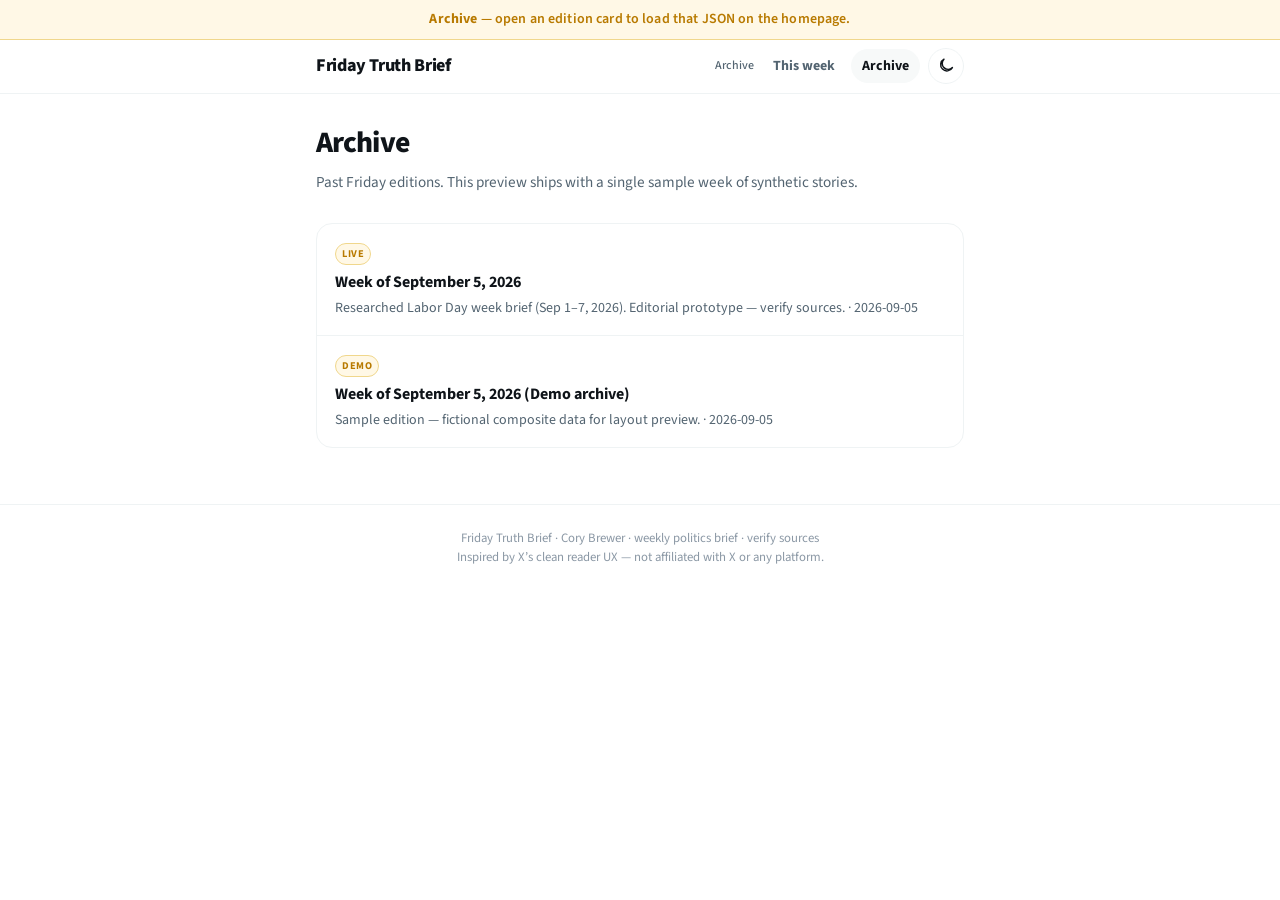
==== archive.html @ 86314146 "Initial Friday Truth Brief site for GitHub Pages" ====
<!DOCTYPE html>
<html lang="en">
<head>
  <meta charset="utf-8" />
  <meta name="viewport" content="width=device-width, initial-scale=1" />
  <meta name="theme-color" content="#000000" media="(prefers-color-scheme: dark)" />
  <meta name="theme-color" content="#1d9bf0" media="(prefers-color-scheme: light)" />
  <meta name="theme-color" content="#000000" />
  <meta name="mobile-web-app-capable" content="yes" />
  <meta name="apple-mobile-web-app-capable" content="yes" />
  <meta name="apple-mobile-web-app-status-bar-style" content="black-translucent" />
  <meta name="apple-mobile-web-app-title" content="Truth Brief" />
  <link rel="manifest" href="manifest.webmanifest?v=6" />
  <link rel="apple-touch-icon" href="icons/apple-touch-icon.png" />
  <link rel="icon" type="image/png" sizes="192x192" href="icons/icon-192.png" />
  <title>Archive · Friday Truth Brief</title>
  <meta name="description" content="Past Friday Truth Brief editions. Sample archive for layout preview." />
  <script>
    (function () {
      try {
        var stored = localStorage.getItem("ftb-theme");
        var theme = stored || (window.matchMedia("(prefers-color-scheme: dark)").matches ? "dark" : "light");
        document.documentElement.setAttribute("data-theme", theme);
      } catch (e) {
        document.documentElement.setAttribute("data-theme", "light");
      }
    })();
  </script>
  <link rel="preconnect" href="https://fonts.googleapis.com" />
  <link rel="preconnect" href="https://fonts.gstatic.com" crossorigin />
  <link href="https://fonts.googleapis.com/css2?family=IBM+Plex+Mono:wght@400;600&family=Source+Sans+3:wght@400;600;700;800&display=swap" rel="stylesheet" />
  <link rel="stylesheet" href="css/styles.css?v=6" />
</head>
<body>
  <a class="skip-link" href="#main">Skip to content</a>
  <div class="demo-banner" role="status">
    <strong>Sample edition</strong> — example data for layout preview. Not a live fact-check.
  </div>
  <header class="site-header">
    <div class="header-inner">
      <a class="brand" href="index.html">
        <span class="brand-mark">Friday Truth Brief</span>
      </a>
      <div class="header-meta">
        <span class="week-chip" id="week-label">Archive</span>
        <nav class="nav" aria-label="Primary">
          <a href="index.html">This week</a>
          <a href="archive.html" aria-current="page">Archive</a>
        </nav>
        <button type="button" class="install-btn" hidden>Install / Add to Home Screen</button>
        <button type="button" class="theme-toggle" id="theme-toggle" aria-label="Toggle light and dark mode" title="Toggle theme">
          <svg class="icon-moon" viewBox="0 0 24 24" fill="none" stroke="currentColor" stroke-width="2" stroke-linecap="round" stroke-linejoin="round" aria-hidden="true">
            <path d="M21 14.5A8.5 8.5 0 1 1 9.5 3 7 7 0 0 0 21 14.5z"/>
          </svg>
          <svg class="icon-sun" viewBox="0 0 24 24" fill="none" stroke="currentColor" stroke-width="2" stroke-linecap="round" stroke-linejoin="round" aria-hidden="true">
            <circle cx="12" cy="12" r="4"/>
            <path d="M12 2v2M12 20v2M4.93 4.93l1.41 1.41M17.66 17.66l1.41 1.41M2 12h2M20 12h2M4.93 19.07l1.41-1.41M17.66 6.34l1.41-1.41"/>
          </svg>
        </button>
      </div>
    </div>
  </header>
  <div id="install-ios-tip" class="install-hint" hidden role="status">
    <strong>iPhone / iPad:</strong> tap the Share button
    <span aria-hidden="true">□↑</span>
    then <strong>Add to Home Screen</strong>.
  </div>
  <main id="main">
    <section class="hero">
      <h1>Archive</h1>
      <p class="lede">
        Past Friday editions. This preview ships with a single sample week of synthetic stories.
      </p>
    </section>
    <ul class="archive-list" id="archive-list">
      <li class="loading">Loading archive…</li>
    </ul>
  </main>
  <footer class="site-footer">
    <div class="inner">
      Friday Truth Brief · Cory Brewer · weekly politics brief · verify sources<br />
      Inspired by X’s clean reader UX — not affiliated with X or any platform.
    </div>
  </footer>
  <script src="js/app.js?v=6"></script>
</body>
</html>
---- css/styles.css ----
/* Friday Truth Brief — X-inspired clean reader UX (not affiliated with X) */

:root,
[data-theme="light"] {
  --bg: #ffffff;
  --bg-secondary: #f7f9f9;
  --bg-elevated: #ffffff;
  --bg-hover: #f7f9f9;
  --ink: #0f1419;
  --ink-muted: #536471;
  --ink-faint: #8b98a5;
  --line: #eff3f4;
  --line-strong: #cfd9de;
  --accent: #1d9bf0;
  --accent-hover: #1a8cd8;
  --accent-soft: rgba(29, 155, 240, 0.12);
  --accent-text: #1d9bf0;
  --demo: #b87a00;
  --demo-bg: #fff8e6;
  --demo-border: #f0d78c;
  --sev-misleading: #9a6700;
  --sev-misleading-bg: #fff8e6;
  --sev-false: #b42318;
  --sev-false-bg: #fef3f2;
  --sev-omission: #026aa2;
  --sev-omission-bg: #f0f9ff;
  --rank-bg: #0f1419;
  --rank-fg: #ffffff;
  --chip-bg: #eff3f4;
  --chip-fg: #536471;
  --shadow: none;
  --radius: 16px;
  --radius-sm: 12px;
  --font-sans: "Source Sans 3", "Segoe UI", system-ui, -apple-system, sans-serif;
  --font-mono: "IBM Plex Mono", ui-monospace, monospace;
  --max: 680px;
  --header-h: 53px;
}

[data-theme="dark"] {
  --bg: #000000;
  --bg-secondary: #16181c;
  --bg-elevated: #16181c;
  --bg-hover: #1e2024;
  --ink: #e7e9ea;
  --ink-muted: #71767b;
  --ink-faint: #71767b;
  --line: #2f3336;
  --line-strong: #3e4144;
  --accent: #1d9bf0;
  --accent-hover: #1a8cd8;
  --accent-soft: rgba(29, 155, 240, 0.15);
  --accent-text: #1d9bf0;
  --demo: #f0c14b;
  --demo-bg: #2a2414;
  --demo-border: #5a4a20;
  --sev-misleading: #c9a227;
  --sev-misleading-bg: #2a2414;
  --sev-false: #f97066;
  --sev-false-bg: #2a1515;
  --sev-omission: #7dd3fc;
  --sev-omission-bg: #0c2a3a;
  --rank-bg: #e7e9ea;
  --rank-fg: #0f1419;
  --chip-bg: #202327;
  --chip-fg: #71767b;
  --shadow: none;
}

*,
*::before,
*::after {
  box-sizing: border-box;
}

html {
  scroll-behavior: smooth;
  color-scheme: light dark;
}

html[data-theme="light"] {
  color-scheme: light;
}

html[data-theme="dark"] {
  color-scheme: dark;
}

body {
  margin: 0;
  font-family: var(--font-sans);
  font-size: 1rem;
  line-height: 1.5;
  color: var(--ink);
  background: var(--bg);
  -webkit-font-smoothing: antialiased;
  min-height: 100vh;
}

img {
  max-width: 100%;
}

a {
  color: var(--accent-text);
  text-decoration: none;
}

a:hover {
  text-decoration: underline;
  text-underline-offset: 2px;
}

.skip-link {
  position: absolute;
  left: -9999px;
  top: 0;
  background: var(--accent);
  color: #fff;
  padding: 0.5rem 1rem;
  z-index: 100;
  border-radius: 999px;
}

.skip-link:focus {
  left: 0.5rem;
  top: 0.5rem;
}

/* DEMO banner */
.demo-banner {
  background: var(--demo-bg);
  color: var(--demo);
  border-bottom: 1px solid var(--demo-border);
  text-align: center;
  padding: 0.55rem 1rem;
  font-size: 0.875rem;
  font-weight: 600;
  letter-spacing: 0.01em;
}

.demo-banner strong {
  font-weight: 700;
}

/* X-style app bar */
.site-header {
  position: sticky;
  top: 0;
  z-index: 50;
  border-bottom: 1px solid var(--line);
  background: color-mix(in srgb, var(--bg) 85%, transparent);
  backdrop-filter: blur(12px);
  -webkit-backdrop-filter: blur(12px);
}

.header-inner {
  max-width: var(--max);
  margin: 0 auto;
  padding: 0 1rem;
  min-height: var(--header-h);
  display: flex;
  align-items: center;
  justify-content: space-between;
  gap: 0.75rem;
}

.brand {
  text-decoration: none;
  color: inherit;
  min-width: 0;
  flex: 1;
}

.brand:hover {
  text-decoration: none;
}

.brand-mark {
  display: block;
  font-size: 1.125rem;
  font-weight: 800;
  letter-spacing: -0.02em;
  line-height: 1.2;
  color: var(--ink);
}

.brand-sub {
  display: none;
}

.header-meta {
  display: flex;
  align-items: center;
  gap: 0.5rem;
  flex-shrink: 0;
}

.week-chip {
  font-size: 0.75rem;
  font-weight: 500;
  color: var(--ink-muted);
  white-space: nowrap;
  max-width: 11rem;
  overflow: hidden;
  text-overflow: ellipsis;
}

.nav {
  display: flex;
  gap: 0.25rem;
  align-items: center;
}

.nav a {
  color: var(--ink-muted);
  text-decoration: none;
  font-weight: 700;
  font-size: 0.875rem;
  padding: 0.4rem 0.7rem;
  border-radius: 999px;
}

.nav a:hover {
  background: var(--bg-hover);
  color: var(--ink);
  text-decoration: none;
}

.nav a[aria-current="page"] {
  color: var(--ink);
  background: var(--bg-secondary);
}

.theme-toggle {
  display: inline-flex;
  align-items: center;
  justify-content: center;
  gap: 0.35rem;
  width: 2.25rem;
  height: 2.25rem;
  padding: 0;
  border: 1px solid var(--line);
  border-radius: 999px;
  background: var(--bg-elevated);
  color: var(--ink);
  cursor: pointer;
  transition: background 0.15s ease, border-color 0.15s ease;
}

.theme-toggle:hover {
  background: var(--bg-hover);
  border-color: var(--line-strong);
}

.theme-toggle:focus-visible {
  outline: 2px solid var(--accent);
  outline-offset: 2px;
}

.theme-toggle svg {
  width: 1.1rem;
  height: 1.1rem;
  display: block;
}

.theme-toggle .icon-sun {
  display: none;
}

.theme-toggle .icon-moon {
  display: block;
}

[data-theme="dark"] .theme-toggle .icon-sun {
  display: block;
}

[data-theme="dark"] .theme-toggle .icon-moon {
  display: none;
}

.week-label {
  display: none;
}

main {
  max-width: var(--max);
  margin: 0 auto;
  padding: 1rem 1rem 3.5rem;
}

.hero {
  margin: 0.75rem 0 1.5rem;
  padding: 0.25rem 0;
}

.hero h1 {
  font-size: clamp(1.5rem, 4vw, 1.85rem);
  font-weight: 800;
  letter-spacing: -0.03em;
  line-height: 1.2;
  margin: 0 0 0.65rem;
  color: var(--ink);
}

.lede {
  color: var(--ink-muted);
  font-size: 0.95rem;
  line-height: 1.55;
  max-width: 36rem;
  margin: 0;
}

.methodology {
  background: var(--bg-elevated);
  border: 1px solid var(--line);
  border-radius: var(--radius);
  padding: 1rem 1.1rem;
  margin-bottom: 1.5rem;
}

.methodology h2 {
  margin: 0 0 0.45rem;
  font-size: 0.7rem;
  text-transform: uppercase;
  letter-spacing: 0.08em;
  color: var(--ink-faint);
  font-weight: 700;
}

.methodology p {
  margin: 0;
  color: var(--ink-muted);
  font-size: 0.9rem;
  line-height: 1.55;
}

.methodology .method-extra {
  margin-top: 0.65rem;
  padding-top: 0.65rem;
  border-top: 1px solid var(--line);
  font-size: 0.85rem;
  color: var(--ink-muted);
}

.methodology .method-extra a {
  font-weight: 600;
}

/* Ad / sponsor rail — single slim rotating bar */
.ad-rail {
  margin: 0 0 1.35rem;
  border: 1px solid var(--line);
  border-radius: var(--radius-sm);
  background: var(--bg-secondary);
  overflow: hidden;
}

.ad-rail[hidden] {
  display: none !important;
}

.ad-rail-chrome {
  display: flex;
  align-items: center;
  justify-content: space-between;
  gap: 0.5rem;
  padding: 0.35rem 0.75rem 0;
  font-size: 0.68rem;
  font-weight: 700;
  letter-spacing: 0.04em;
  text-transform: uppercase;
  color: var(--ink-faint);
}

.ad-rail-label {
  color: var(--ink-muted);
}

.ad-rail-note {
  font-weight: 600;
  text-transform: none;
  letter-spacing: 0;
  opacity: 0.9;
}

.ad-rail-viewport {
  position: relative;
  height: 48px;
  overflow: hidden;
}

@media (min-width: 640px) {
  .ad-rail-viewport {
    height: 56px;
  }
}

.ad-slide {
  position: absolute;
  inset: 0;
  display: flex;
  align-items: center;
  gap: 0.75rem;
  padding: 0.35rem 0.75rem 0.55rem;
  text-decoration: none;
  color: inherit;
  opacity: 0;
  transform: translateX(28px);
  pointer-events: none;
  transition: transform 0.45s ease, opacity 0.45s ease;
}

.ad-slide.is-active {
  opacity: 1;
  transform: translateX(0);
  pointer-events: auto;
}

.ad-slide.is-leaving {
  opacity: 0;
  transform: translateX(-28px);
  pointer-events: none;
}

.ad-slide:hover,
.ad-slide:focus-visible {
  text-decoration: none;
  background: var(--bg-hover);
}

.ad-slide:focus-visible {
  outline: 2px solid var(--accent);
  outline-offset: -2px;
}

.ad-accent {
  flex: 0 0 auto;
  width: 4px;
  align-self: stretch;
  min-height: 28px;
  border-radius: 999px;
  background: var(--accent);
}

.ad-copy {
  min-width: 0;
  flex: 1;
  display: flex;
  flex-direction: column;
  gap: 0.1rem;
}

.ad-name {
  font-size: 0.92rem;
  font-weight: 700;
  color: var(--ink);
  line-height: 1.2;
  white-space: nowrap;
  overflow: hidden;
  text-overflow: ellipsis;
}

.ad-tagline {
  font-size: 0.8rem;
  color: var(--ink-muted);
  line-height: 1.25;
  white-space: nowrap;
  overflow: hidden;
  text-overflow: ellipsis;
}

.ad-cta {
  flex: 0 0 auto;
  font-size: 0.72rem;
  font-weight: 700;
  color: var(--accent-text);
  letter-spacing: 0.02em;
}

.ad-rail.is-reduced .ad-slide {
  transition: opacity 0.25s ease;
  transform: none !important;
}

.ad-rail.is-reduced .ad-slide.is-leaving {
  transform: none !important;
}

.ad-rail.ad-rail--story {
  margin: 1.25rem 0 1.5rem;
}

.section-label {
  display: flex;
  align-items: baseline;
  justify-content: space-between;
  gap: 1rem;
  margin: 0 0 0.85rem;
}

.section-label h2 {
  font-size: 1.25rem;
  font-weight: 800;
  margin: 0;
  letter-spacing: -0.02em;
}

.section-label .meta {
  font-size: 0.8rem;
  color: var(--ink-faint);
  font-weight: 500;
}

/* Story cards — compact, X-like */
.story-list {
  list-style: none;
  margin: 0;
  padding: 0;
  display: flex;
  flex-direction: column;
  gap: 0;
  border: 1px solid var(--line);
  border-radius: var(--radius);
  overflow: hidden;
  background: var(--bg-elevated);
}

.story-list > li {
  border-bottom: 1px solid var(--line);
}

.story-list > li:last-child {
  border-bottom: none;
}

.story-card {
  display: block;
  padding: 0.95rem 1rem 1rem;
  text-decoration: none;
  color: inherit;
  transition: background 0.12s ease;
}

.story-card:hover {
  background: var(--bg-hover);
  text-decoration: none;
}

.story-card-top {
  display: flex;
  gap: 0.85rem;
  align-items: flex-start;
}

.rank-badge {
  flex: 0 0 auto;
  width: 2rem;
  height: 2rem;
  border-radius: 999px;
  background: var(--rank-bg);
  color: var(--rank-fg);
  display: grid;
  place-items: center;
  font-weight: 800;
  font-size: 0.85rem;
  font-variant-numeric: tabular-nums;
}

.story-card h3 {
  margin: 0 0 0.3rem;
  font-size: 1rem;
  font-weight: 700;
  line-height: 1.3;
  letter-spacing: -0.015em;
  color: var(--ink);
}

.story-card .summary {
  margin: 0;
  color: var(--ink-muted);
  font-size: 0.9rem;
  line-height: 1.45;
}

.card-meta {
  display: flex;
  flex-wrap: wrap;
  gap: 0.4rem;
  margin-top: 0.7rem;
  align-items: center;
  padding-left: calc(2rem + 0.85rem);
}

.tag {
  display: inline-block;
  font-size: 0.75rem;
  font-weight: 600;
  padding: 0.2rem 0.6rem;
  border-radius: 999px;
  background: var(--accent-soft);
  color: var(--accent-text);
}

.flag-chip {
  display: inline-flex;
  align-items: center;
  gap: 0.25rem;
  font-size: 0.72rem;
  font-weight: 600;
  padding: 0.18rem 0.55rem;
  border-radius: 999px;
  background: var(--chip-bg);
  color: var(--chip-fg);
}

.demo-chip {
  display: inline-block;
  font-size: 0.65rem;
  font-weight: 700;
  text-transform: uppercase;
  letter-spacing: 0.05em;
  padding: 0.12rem 0.4rem;
  border-radius: 999px;
  background: var(--demo-bg);
  color: var(--demo);
  border: 1px solid var(--demo-border);
}

.story-card-title-row {
  display: flex;
  flex-wrap: wrap;
  align-items: center;
  gap: 0.4rem;
  margin-bottom: 0.25rem;
}

/* Detail page */
.back-link {
  display: inline-flex;
  align-items: center;
  gap: 0.35rem;
  font-size: 0.9rem;
  font-weight: 700;
  margin-bottom: 1rem;
  color: var(--accent-text);
  text-decoration: none;
}

.back-link:hover {
  text-decoration: underline;
}

.story-hero {
  margin-bottom: 1.25rem;
}

.story-hero .rank-line {
  display: flex;
  flex-wrap: wrap;
  gap: 0.45rem;
  align-items: center;
  margin-bottom: 0.65rem;
}

.story-hero h1 {
  font-size: clamp(1.35rem, 3.5vw, 1.75rem);
  font-weight: 800;
  line-height: 1.25;
  letter-spacing: -0.025em;
  margin: 0 0 0.55rem;
}

.story-hero .summary {
  color: var(--ink-muted);
  font-size: 0.95rem;
  margin: 0;
  line-height: 1.5;
}

.detail-section {
  background: var(--bg-elevated);
  border: 1px solid var(--line);
  border-radius: var(--radius);
  padding: 1.1rem 1.15rem 1.2rem;
  margin-bottom: 0.85rem;
}

.detail-section h2 {
  font-size: 1.1rem;
  font-weight: 800;
  margin: 0 0 0.75rem;
  letter-spacing: -0.02em;
  padding-bottom: 0.5rem;
  border-bottom: 1px solid var(--line);
}

.detail-section .overview-text {
  margin: 0;
  color: var(--ink-muted);
  font-size: 0.95rem;
  line-height: 1.55;
}

.fact-list,
.misrep-list,
.narrative-list {
  list-style: none;
  margin: 0;
  padding: 0;
  display: flex;
  flex-direction: column;
  gap: 0.75rem;
}

.fact-item,
.misrep-item,
.narrative-item {
  padding: 0.8rem 0.9rem;
  border-radius: var(--radius-sm);
  background: var(--bg-secondary);
  border: 1px solid var(--line);
}

.fact-item .claim {
  font-weight: 700;
  margin: 0 0 0.3rem;
  font-size: 0.95rem;
}

.fact-item .evidence {
  margin: 0 0 0.55rem;
  color: var(--ink-muted);
  font-size: 0.9rem;
}

.sources {
  margin: 0;
  padding: 0;
  list-style: none;
  display: flex;
  flex-direction: column;
  gap: 0.25rem;
}

.sources li {
  font-size: 0.8rem;
  color: var(--ink-faint);
}

.sources a {
  font-weight: 600;
}

.misrep-head {
  display: flex;
  flex-wrap: wrap;
  gap: 0.4rem;
  align-items: center;
  margin-bottom: 0.4rem;
}

.outlet {
  font-weight: 700;
  font-size: 0.9rem;
}

.severity {
  display: inline-block;
  font-size: 0.68rem;
  font-weight: 700;
  text-transform: uppercase;
  letter-spacing: 0.04em;
  padding: 0.15rem 0.5rem;
  border-radius: 999px;
}

.severity.misleading {
  background: var(--sev-misleading-bg);
  color: var(--sev-misleading);
}

.severity.false {
  background: var(--sev-false-bg);
  color: var(--sev-false);
}

.severity.omission {
  background: var(--sev-omission-bg);
  color: var(--sev-omission);
}

.piece-title {
  margin: 0 0 0.4rem;
  font-size: 0.9rem;
}

.claim-made,
.why-inaccurate,
.narr-desc,
.narr-example,
.narr-how {
  margin: 0 0 0.35rem;
  font-size: 0.9rem;
  color: var(--ink-muted);
  line-height: 1.45;
}

.claim-made strong,
.why-inaccurate strong,
.narr-desc strong,
.narr-example strong,
.narr-how strong {
  color: var(--ink);
  font-weight: 700;
}

.type-badge {
  display: inline-block;
  font-size: 0.68rem;
  font-weight: 700;
  text-transform: uppercase;
  letter-spacing: 0.04em;
  padding: 0.15rem 0.5rem;
  border-radius: 999px;
  background: var(--accent-soft);
  color: var(--accent-text);
  margin-bottom: 0.4rem;
}

/* Archive */
.archive-list {
  list-style: none;
  margin: 0;
  padding: 0;
  display: flex;
  flex-direction: column;
  gap: 0;
  border: 1px solid var(--line);
  border-radius: var(--radius);
  overflow: hidden;
  background: var(--bg-elevated);
}

.archive-list > li {
  border-bottom: 1px solid var(--line);
}

.archive-list > li:last-child {
  border-bottom: none;
}

.archive-card {
  display: block;
  padding: 1rem 1.1rem;
  text-decoration: none;
  color: inherit;
  transition: background 0.12s ease;
}

.archive-card:hover {
  background: var(--bg-hover);
  text-decoration: none;
}

.archive-card h3 {
  margin: 0.35rem 0 0.25rem;
  font-size: 1rem;
  font-weight: 700;
}

.archive-card p {
  margin: 0;
  color: var(--ink-muted);
  font-size: 0.875rem;
}

.site-footer {
  border-top: 1px solid var(--line);
  padding: 1.5rem 1rem 2.25rem;
  text-align: center;
  color: var(--ink-faint);
  font-size: 0.8rem;
  background: var(--bg);
}

.site-footer .inner {
  max-width: var(--max);
  margin: 0 auto;
  line-height: 1.5;
}

.error-box {
  background: var(--sev-false-bg);
  color: var(--sev-false);
  border: 1px solid color-mix(in srgb, var(--sev-false) 35%, transparent);
  border-radius: var(--radius);
  padding: 1rem 1.1rem;
  font-size: 0.9rem;
}

.loading {
  color: var(--ink-faint);
  font-size: 0.875rem;
  padding: 1rem;
}

@media (max-width: 560px) {
  .week-chip {
    display: none;
  }

  .card-meta {
    padding-left: 0;
  }

  .brand-mark {
    font-size: 1rem;
  }

  .header-inner {
    padding: 0 0.75rem;
  }
}


/* —— Ask Grok —— */
.ask-grok {
  margin-top: 2rem;
  padding: 1.25rem 1.25rem 1.35rem;
  border: 1px solid var(--border);
  border-radius: 16px;
  background: var(--surface);
}
.ask-grok-header {
  display: flex;
  align-items: center;
  gap: 0.65rem;
  margin-bottom: 0.35rem;
}
.ask-grok-header h2 {
  margin: 0;
  font-size: 1.25rem;
}
.grok-badge {
  font-size: 0.7rem;
  font-weight: 700;
  letter-spacing: 0.02em;
  padding: 0.2rem 0.55rem;
  border-radius: 999px;
  background: rgba(29, 155, 240, 0.15);
  color: var(--accent, #1d9bf0);
  border: 1px solid rgba(29, 155, 240, 0.35);
}
.ask-grok-lede {
  margin: 0 0 0.9rem;
  color: var(--muted);
  font-size: 0.95rem;
  line-height: 1.45;
}
.grok-chips {
  display: flex;
  flex-wrap: wrap;
  gap: 0.5rem;
  margin-bottom: 0.85rem;
}
.grok-chip {
  appearance: none;
  border: 1px solid var(--border);
  background: var(--bg);
  color: var(--text);
  border-radius: 999px;
  padding: 0.4rem 0.75rem;
  font: inherit;
  font-size: 0.82rem;
  cursor: pointer;
  max-width: 100%;
  text-align: left;
  line-height: 1.3;
}
.grok-chip:hover {
  border-color: var(--accent, #1d9bf0);
  color: var(--accent, #1d9bf0);
}
.grok-input {
  width: 100%;
  box-sizing: border-box;
  border: 1px solid var(--border);
  border-radius: 12px;
  background: var(--bg);
  color: var(--text);
  padding: 0.75rem 0.85rem;
  font: inherit;
  font-size: 0.95rem;
  line-height: 1.4;
  resize: vertical;
  min-height: 4.5rem;
}
.grok-input:focus {
  outline: 2px solid rgba(29, 155, 240, 0.45);
  outline-offset: 1px;
  border-color: var(--accent, #1d9bf0);
}
.grok-actions {
  display: flex;
  align-items: center;
  gap: 0.85rem;
  margin-top: 0.75rem;
  flex-wrap: wrap;
}
.grok-ask-btn {
  appearance: none;
  border: none;
  border-radius: 999px;
  background: #1d9bf0;
  color: #fff;
  font: inherit;
  font-weight: 700;
  font-size: 0.95rem;
  padding: 0.55rem 1.15rem;
  cursor: pointer;
}
.grok-ask-btn:hover {
  filter: brightness(1.06);
}
.grok-hint {
  font-size: 0.8rem;
  color: var(--muted);
}


/* Install / Add to Home Screen */
.install-btn {
  appearance: none;
  border: 1px solid rgba(29, 155, 240, 0.45);
  background: rgba(29, 155, 240, 0.12);
  color: var(--accent, #1d9bf0);
  font: inherit;
  font-size: 0.78rem;
  font-weight: 700;
  padding: 0.35rem 0.7rem;
  border-radius: 999px;
  cursor: pointer;
  white-space: nowrap;
}
.install-btn:hover {
  background: rgba(29, 155, 240, 0.2);
}
.install-hint {
  margin: 0;
  padding: 0.65rem 1rem;
  font-size: 0.9rem;
  line-height: 1.4;
  color: var(--text);
  background: var(--surface);
  border-bottom: 1px solid var(--border);
}
@media (max-width: 720px) {
  .install-btn {
    font-size: 0.72rem;
    padding: 0.3rem 0.55rem;
  }
  .header-meta {
    flex-wrap: wrap;
    justify-content: flex-end;
    gap: 0.35rem;
  }
}
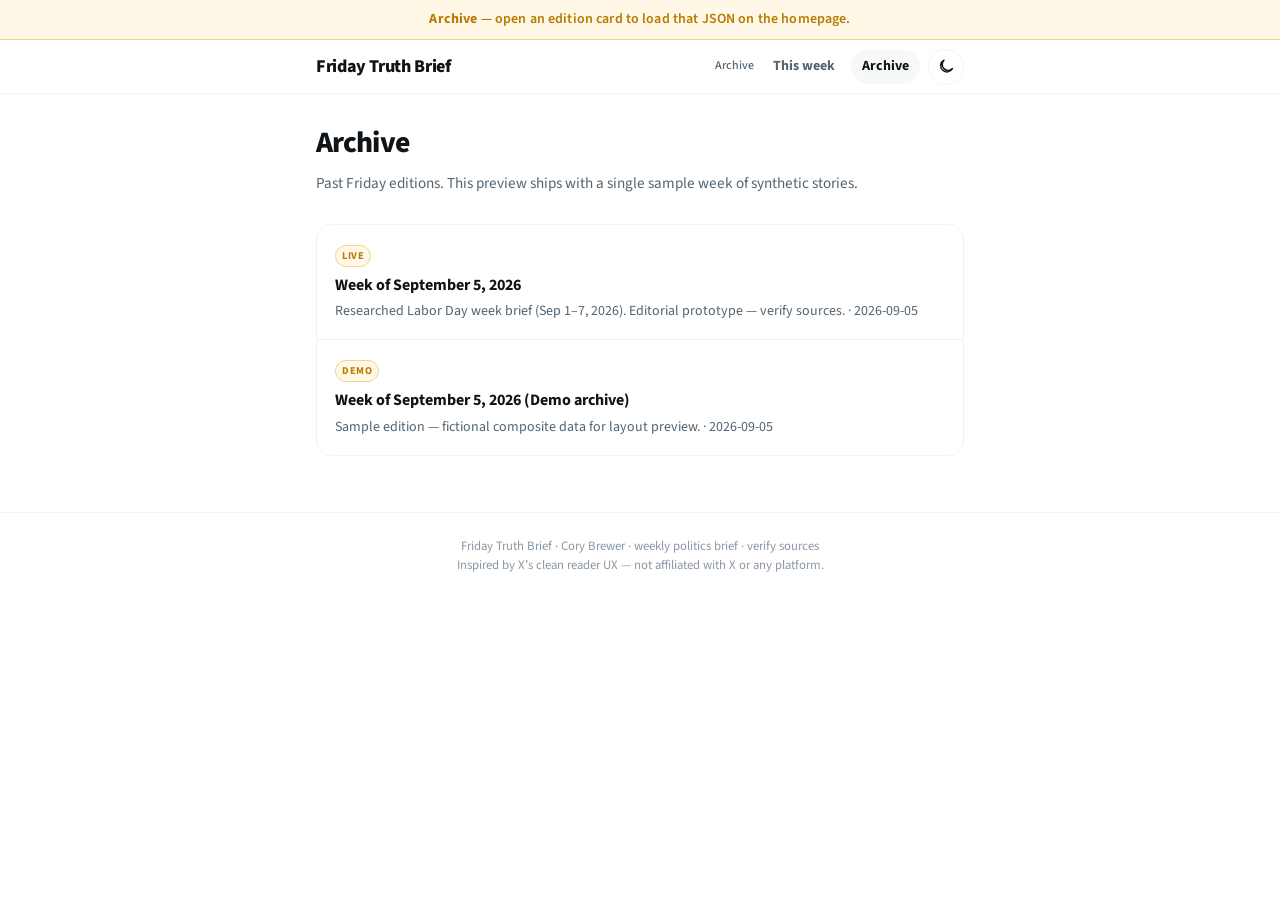
==== commit db9baf48: "Add ad swipe/nav controls and slightly larger type" ====
--- a/archive.html
+++ b/archive.html
@@ -10,7 +10,7 @@
   <meta name="apple-mobile-web-app-capable" content="yes" />
   <meta name="apple-mobile-web-app-status-bar-style" content="black-translucent" />
   <meta name="apple-mobile-web-app-title" content="Truth Brief" />
-  <link rel="manifest" href="manifest.webmanifest?v=6" />
+  <link rel="manifest" href="manifest.webmanifest?v=8" />
   <link rel="apple-touch-icon" href="icons/apple-touch-icon.png" />
   <link rel="icon" type="image/png" sizes="192x192" href="icons/icon-192.png" />
   <title>Archive · Friday Truth Brief</title>
@@ -29,7 +29,7 @@
   <link rel="preconnect" href="https://fonts.googleapis.com" />
   <link rel="preconnect" href="https://fonts.gstatic.com" crossorigin />
   <link href="https://fonts.googleapis.com/css2?family=IBM+Plex+Mono:wght@400;600&family=Source+Sans+3:wght@400;600;700;800&display=swap" rel="stylesheet" />
-  <link rel="stylesheet" href="css/styles.css?v=6" />
+  <link rel="stylesheet" href="css/styles.css?v=8" />
 </head>
 <body>
   <a class="skip-link" href="#main">Skip to content</a>
@@ -82,6 +82,6 @@
       Inspired by X’s clean reader UX — not affiliated with X or any platform.
     </div>
   </footer>
-  <script src="js/app.js?v=6"></script>
+  <script src="js/app.js?v=8"></script>
 </body>
 </html>
--- a/css/styles.css
+++ b/css/styles.css
@@ -89,8 +89,8 @@
 body {
   margin: 0;
   font-family: var(--font-sans);
-  font-size: 1rem;
-  line-height: 1.5;
+  font-size: 1.0625rem;
+  line-height: 1.55;
   color: var(--ink);
   background: var(--bg);
   -webkit-font-smoothing: antialiased;
@@ -453,7 +453,7 @@
 }
 
 .ad-name {
-  font-size: 0.92rem;
+  font-size: 1rem;
   font-weight: 700;
   color: var(--ink);
   line-height: 1.2;
@@ -463,7 +463,7 @@
 }
 
 .ad-tagline {
-  font-size: 0.8rem;
+  font-size: 0.88rem;
   color: var(--ink-muted);
   line-height: 1.25;
   white-space: nowrap;
@@ -1067,3 +1067,52 @@
     gap: 0.35rem;
   }
 }
+
+
+/* Ad rail swipe + nav */
+.ad-rail-chrome {
+  justify-content: space-between;
+  gap: 0.5rem;
+}
+.ad-rail-nav {
+  display: inline-flex;
+  gap: 0.25rem;
+  margin-left: auto;
+}
+.ad-nav-btn {
+  appearance: none;
+  width: 1.75rem;
+  height: 1.75rem;
+  border-radius: 999px;
+  border: 1px solid var(--line-strong, var(--line));
+  background: var(--bg);
+  color: var(--ink);
+  font-size: 1.15rem;
+  line-height: 1;
+  cursor: pointer;
+  display: inline-flex;
+  align-items: center;
+  justify-content: center;
+  padding: 0;
+}
+.ad-nav-btn:hover {
+  border-color: var(--accent);
+  color: var(--accent);
+}
+.ad-rail-viewport {
+  touch-action: pan-y;
+  cursor: grab;
+  user-select: none;
+}
+.ad-rail-viewport:active {
+  cursor: grabbing;
+}
+/* Previous: enter from left, leave to right */
+.ad-rail.ad-dir-prev .ad-slide:not(.is-active):not(.is-leaving) {
+  transform: translateX(-108%);
+  opacity: 0;
+}
+.ad-rail.ad-dir-prev .ad-slide.is-leaving {
+  transform: translateX(108%);
+  opacity: 0;
+}
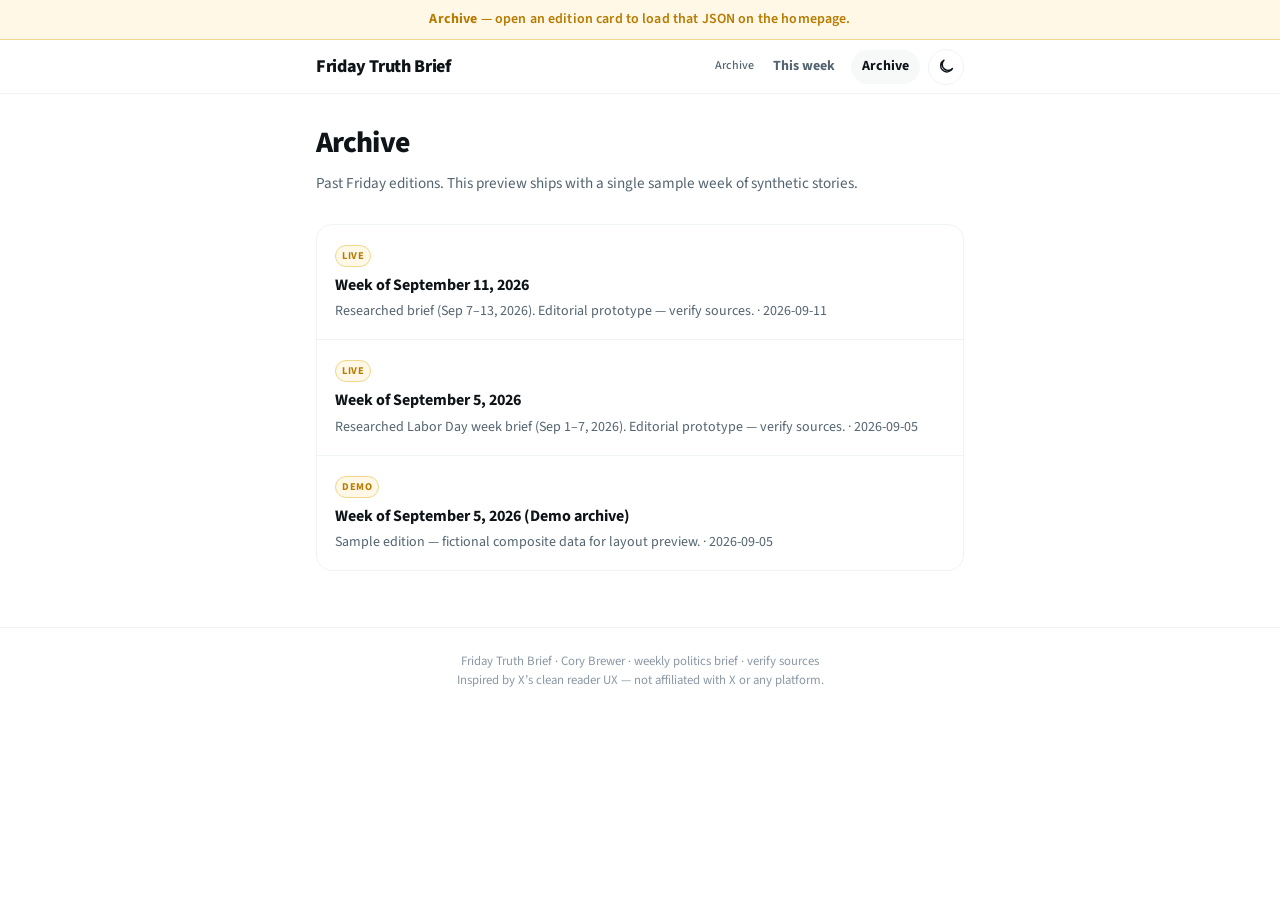
==== commit e3bbe7d0: "Keep permanent links fresh across iOS and X browsers Load a cache-busted stable current-edition endp" ====
--- a/archive.html
+++ b/archive.html
@@ -10,7 +10,7 @@
   <meta name="apple-mobile-web-app-capable" content="yes" />
   <meta name="apple-mobile-web-app-status-bar-style" content="black-translucent" />
   <meta name="apple-mobile-web-app-title" content="Truth Brief" />
-  <link rel="manifest" href="manifest.webmanifest?v=8" />
+  <link rel="manifest" href="manifest.webmanifest?v=9" />
   <link rel="apple-touch-icon" href="icons/apple-touch-icon.png" />
   <link rel="icon" type="image/png" sizes="192x192" href="icons/icon-192.png" />
   <title>Archive · Friday Truth Brief</title>
@@ -29,7 +29,7 @@
   <link rel="preconnect" href="https://fonts.googleapis.com" />
   <link rel="preconnect" href="https://fonts.gstatic.com" crossorigin />
   <link href="https://fonts.googleapis.com/css2?family=IBM+Plex+Mono:wght@400;600&family=Source+Sans+3:wght@400;600;700;800&display=swap" rel="stylesheet" />
-  <link rel="stylesheet" href="css/styles.css?v=8" />
+  <link rel="stylesheet" href="css/styles.css?v=9" />
 </head>
 <body>
   <a class="skip-link" href="#main">Skip to content</a>
@@ -82,6 +82,6 @@
       Inspired by X’s clean reader UX — not affiliated with X or any platform.
     </div>
   </footer>
-  <script src="js/app.js?v=8"></script>
+  <script src="js/app.js?v=10"></script>
 </body>
 </html>
--- a/css/styles.css
+++ b/css/styles.css
@@ -387,13 +387,16 @@
 
 .ad-rail-viewport {
   position: relative;
-  height: 48px;
+  height: 56px;
+  min-height: 56px;
   overflow: hidden;
+  touch-action: pan-y;
 }
 
 @media (min-width: 640px) {
   .ad-rail-viewport {
-    height: 56px;
+    height: 64px;
+    min-height: 64px;
   }
 }
 
@@ -1116,3 +1119,28 @@
   transform: translateX(108%);
   opacity: 0;
 }
+
+.ad-rail-titles {
+  display: flex;
+  flex-direction: column;
+  gap: 0.1rem;
+  min-width: 0;
+  flex: 1;
+}
+.ad-rail-nav {
+  flex: 0 0 auto;
+}
+.ad-rail-viewport {
+  touch-action: pan-y;
+  min-height: 52px;
+}
+@media (min-width: 640px) {
+  .ad-rail-viewport {
+    min-height: 60px;
+  }
+}
+.ad-rail {
+  touch-action: pan-y;
+  -webkit-user-select: none;
+  user-select: none;
+}
